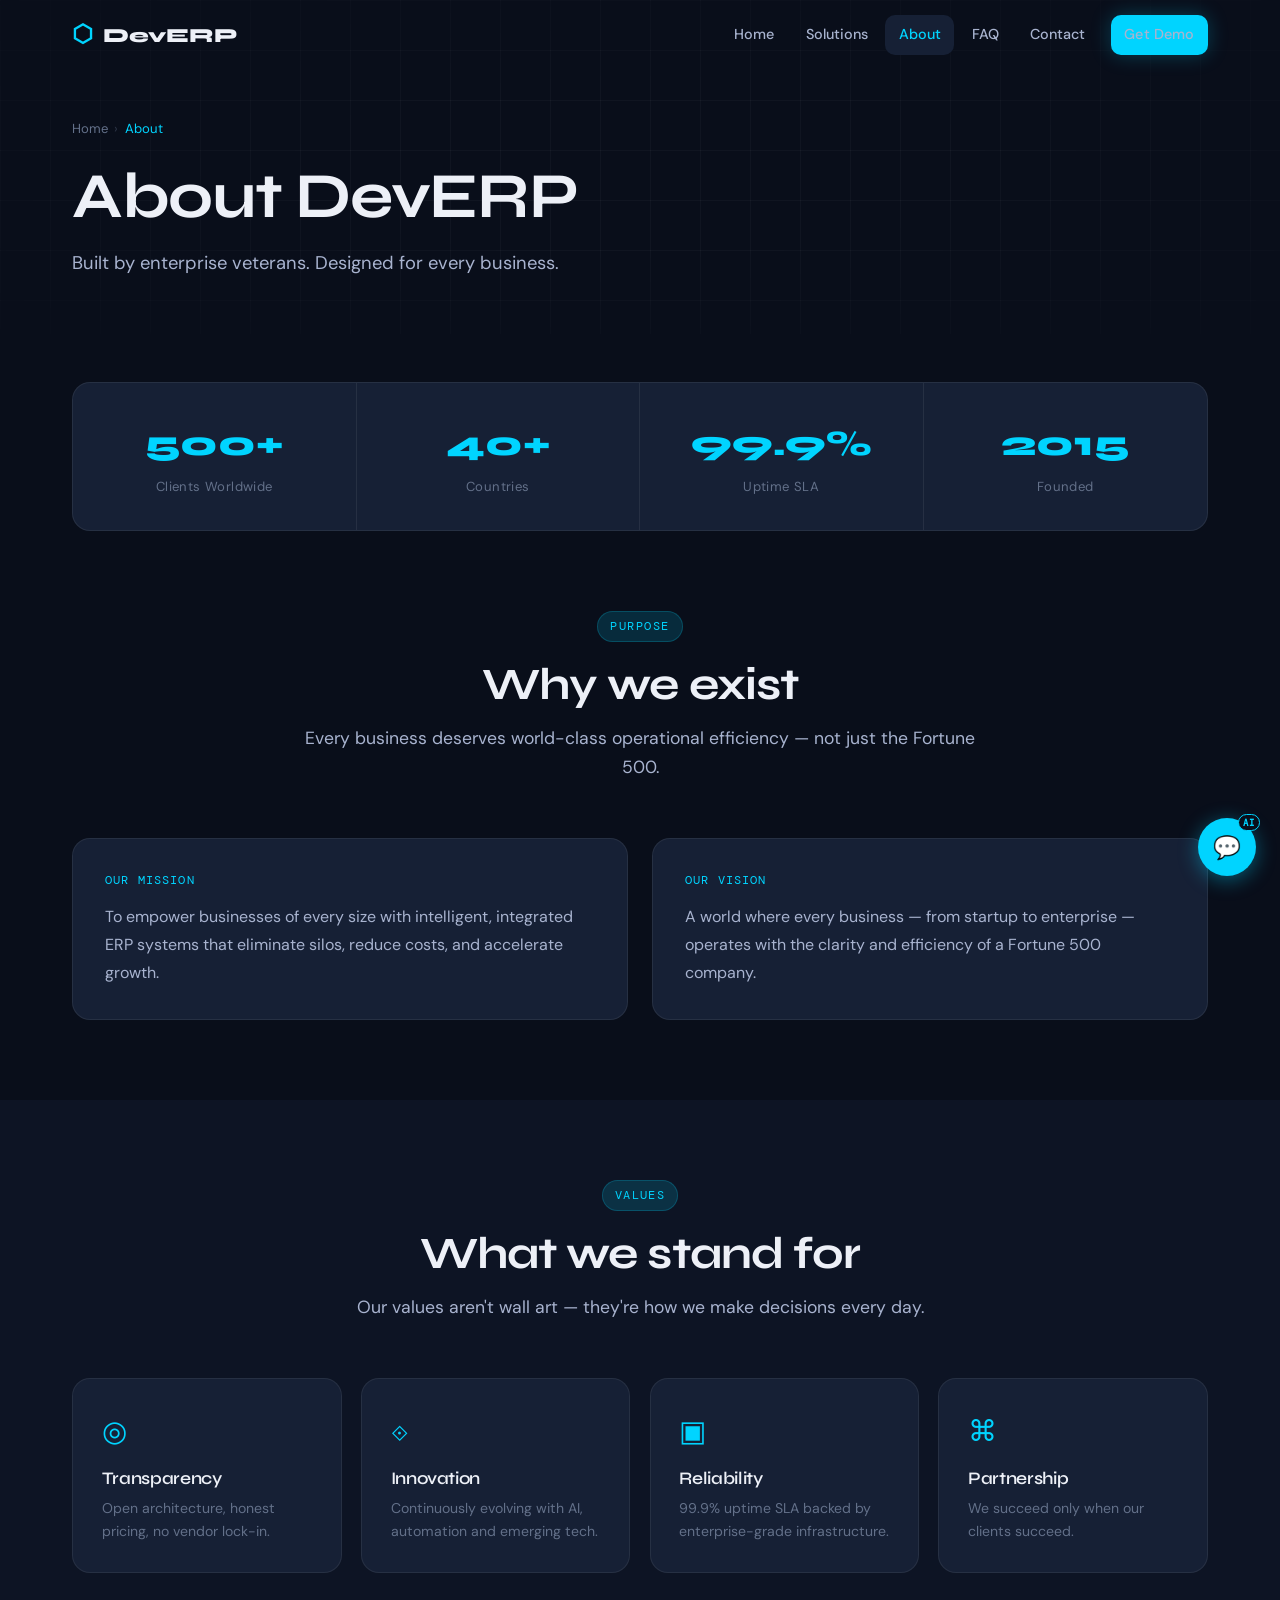
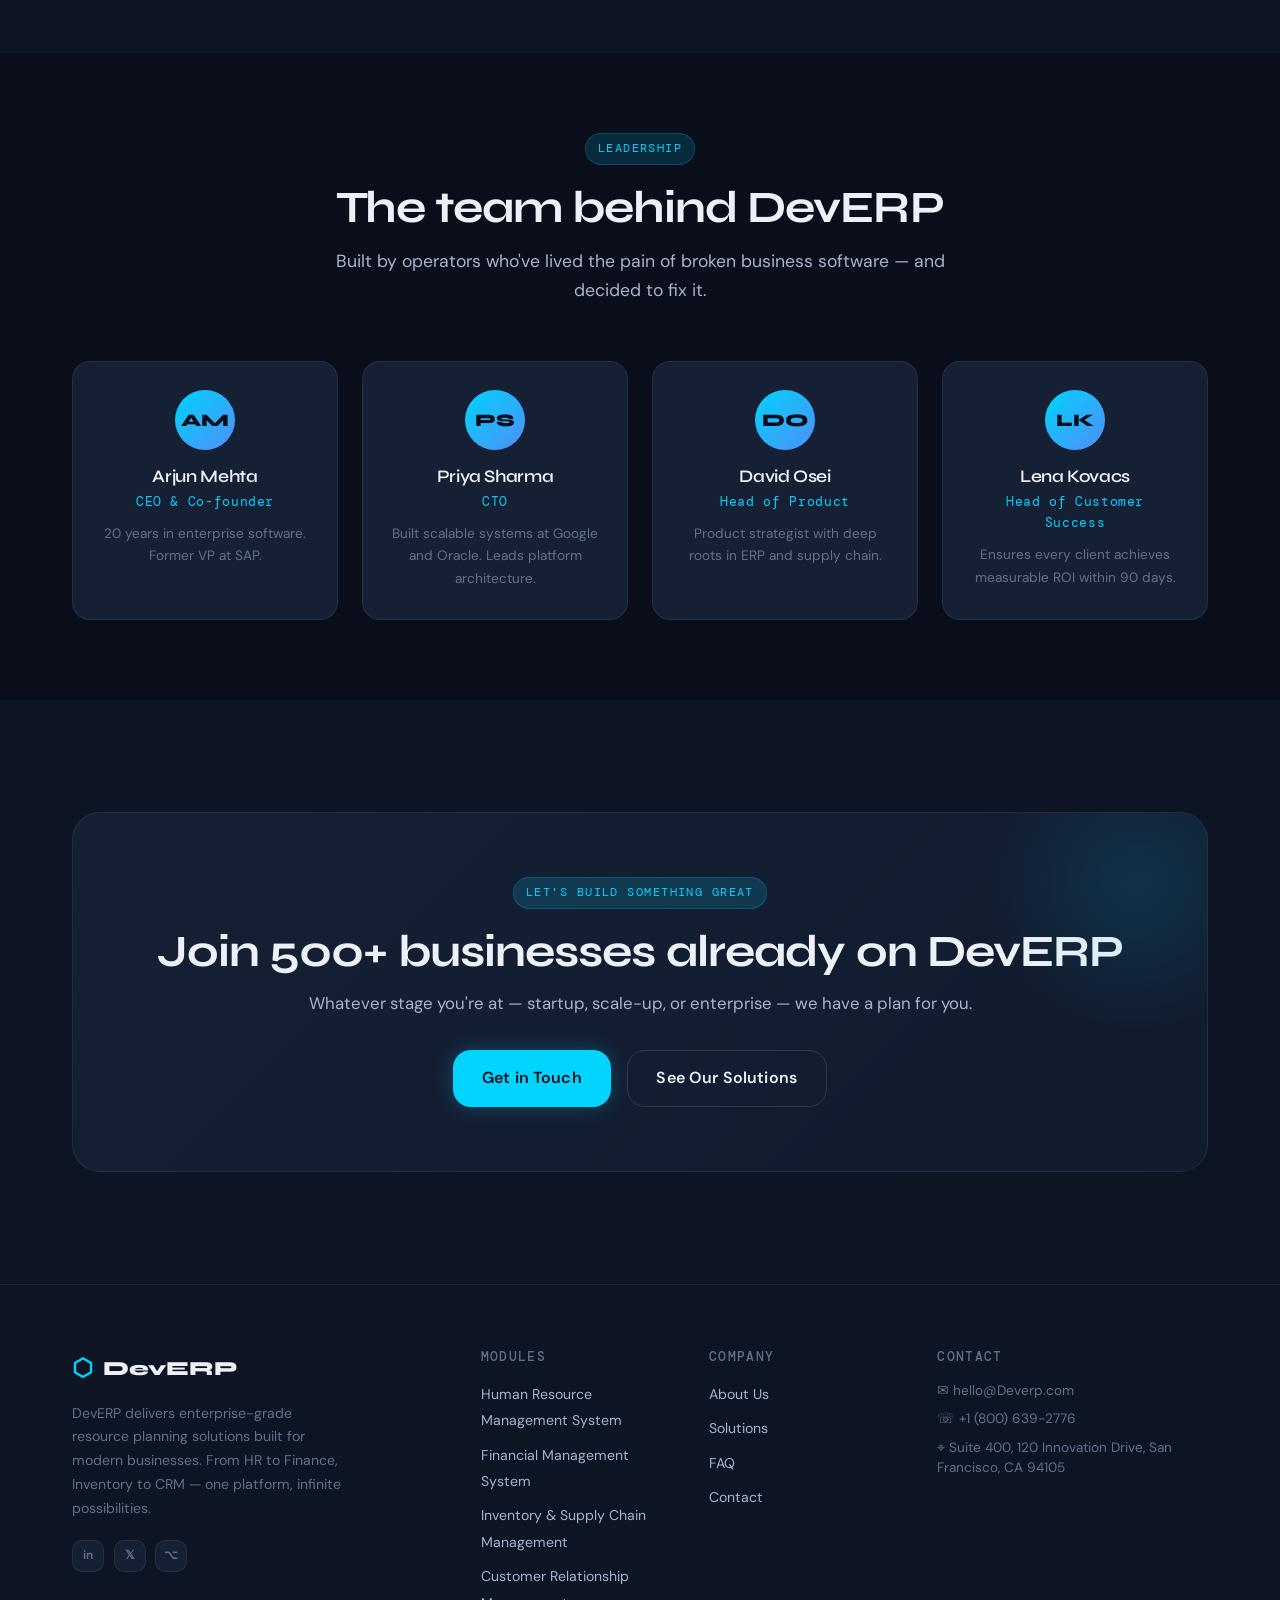
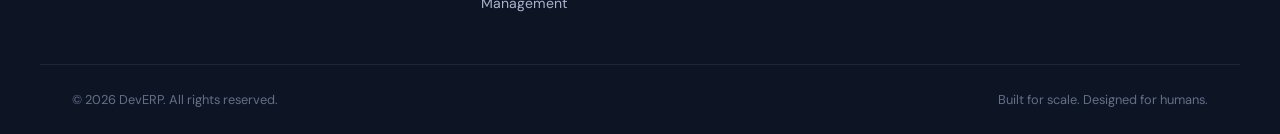
==== pages/about.html @ a5f15797 "Initial commit - DevERP" ====
<!DOCTYPE html>
<html lang="en">
<head>
  <meta charset="UTF-8">
  <meta name="viewport" content="width=device-width, initial-scale=1.0">
  <meta name="description" content="About DevERP — Our mission, team, values, and commitment to enterprise excellence.">
  <title>About Us | DevERP</title>
  <link rel="stylesheet" href="../css/styles.css">
  <link rel="icon" href="data:image/svg+xml,<svg xmlns='http://www.w3.org/2000/svg' viewBox='0 0 100 100'><text y='.9em' font-size='90'>⬡</text></svg>">
</head>
<body>

  <div id="nav-placeholder"></div>

  <!-- Page Header -->
  <div id="page-header"></div>

  <!-- Stats -->
  <section style="padding: 3rem 0 0;">
    <div class="container">
      <div id="stats-section"></div>
    </div>
  </section>

  <!-- Mission & Vision -->
  <section style="padding: 5rem 0;">
    <div class="container">
      <div class="section-header reveal">
        <div class="section-eyebrow">Purpose</div>
        <h2>Why we exist</h2>
        <p>Every business deserves world-class operational efficiency — not just the Fortune 500.</p>
      </div>
      <div class="mission-grid" id="mission-section"></div>
    </div>
  </section>

  <!-- Values -->
  <section style="background: var(--bg-2); padding: 5rem 0;">
    <div class="container">
      <div class="section-header reveal">
        <div class="section-eyebrow">Values</div>
        <h2>What we stand for</h2>
        <p>Our values aren't wall art — they're how we make decisions every day.</p>
      </div>
      <div class="values-grid" id="values-section"></div>
    </div>
  </section>

  <!-- Team -->
  <section style="padding: 5rem 0;">
    <div class="container">
      <div class="section-header reveal">
        <div class="section-eyebrow">Leadership</div>
        <h2>The team behind DevERP</h2>
        <p>Built by operators who've lived the pain of broken business software — and decided to fix it.</p>
      </div>
      <div class="team-grid" id="team-section"></div>
    </div>
  </section>

  <!-- CTA -->
  <section style="background: var(--bg-2); padding: 5rem 0;">
    <div class="container">
      <div class="cta-section reveal">
        <div class="section-eyebrow">Let's build something great</div>
        <h2>Join 500+ businesses already on DevERP</h2>
        <p>Whatever stage you're at — startup, scale-up, or enterprise — we have a plan for you.</p>
        <div class="cta-actions">
          <a href="contact.html" class="btn btn-primary btn-lg">Get in Touch</a>
          <a href="solutions.html" class="btn btn-outline btn-lg">See Our Solutions</a>
        </div>
      </div>
    </div>
  </section>

  <div id="footer-placeholder"></div>
  <div id="chatbot-placeholder"></div>

  <script src="../js/data.js"></script>
  <script src="../js/ui.js"></script>
  <script src="../js/main.js"></script>
</body>
</html>
---- css/styles.css ----
/* ─────────────────────────────────────────────────────────────────────────────
   styles.css — DevERP Design System
   Aesthetic: Industrial-Precision meets Digital Clarity
   Fonts: Syne (headings) + DM Sans (body)
   Color palette: Deep navy base, electric cyan accent, warm white text
   ───────────────────────────────────────────────────────────────────────────── */

@import url('https://fonts.googleapis.com/css2?family=Syne:wght@400;500;600;700;800&family=DM+Sans:ital,wght@0,300;0,400;0,500;0,600;1,400&family=DM+Mono:wght@400;500&display=swap');

/* ─── CSS Variables ─────────────────────────────────────────────────────────── */
:root {
  --bg:        #090E1A;
  --bg-2:      #0D1424;
  --bg-3:      #111B2E;
  --surface:   #162035;
  --surface-2: #1C2840;
  --border:    rgba(255,255,255,0.07);
  --border-2:  rgba(255,255,255,0.12);

  --text:      #EDF0F7;
  --text-2:    #A8B3CF;
  --text-3:    #637089;

  --accent:    #00D4FF;
  --accent-2:  #0099CC;
  --accent-glow: rgba(0,212,255,0.15);

  --green:     #00C9A7;
  --orange:    #FF7C5C;
  --purple:    #A78BFA;
  --blue:      #4F8EF7;

  --font-head: 'Syne', sans-serif;
  --font-body: 'DM Sans', sans-serif;
  --font-mono: 'DM Mono', monospace;

  --radius:    10px;
  --radius-lg: 18px;
  --radius-xl: 28px;

  --shadow-sm: 0 2px 12px rgba(0,0,0,0.3);
  --shadow:    0 8px 32px rgba(0,0,0,0.4);
  --shadow-lg: 0 20px 60px rgba(0,0,0,0.5);

  --transition: 0.2s cubic-bezier(0.4, 0, 0.2, 1);
  --transition-slow: 0.4s cubic-bezier(0.4, 0, 0.2, 1);

  --nav-h: 70px;
  --container: 1200px;
}

/* ─── Reset & Base ──────────────────────────────────────────────────────────── */
*, *::before, *::after { box-sizing: border-box; margin: 0; padding: 0; }

html { scroll-behavior: smooth; font-size: 16px; }

body {
  font-family: var(--font-body);
  background: var(--bg);
  color: var(--text);
  line-height: 1.65;
  -webkit-font-smoothing: antialiased;
  overflow-x: hidden;
}

a { color: var(--accent); text-decoration: none; transition: color var(--transition); }
a:hover { color: white; }

img { max-width: 100%; display: block; }

ul { list-style: none; }

/* ─── Typography ────────────────────────────────────────────────────────────── */
h1, h2, h3, h4, h5 {
  font-family: var(--font-head);
  font-weight: 700;
  line-height: 1.2;
  color: var(--text);
  letter-spacing: -0.02em;
}
h1 { font-size: clamp(2.4rem, 5vw, 4.2rem); }
h2 { font-size: clamp(1.8rem, 3.5vw, 2.8rem); }
h3 { font-size: clamp(1.3rem, 2.5vw, 1.7rem); }
h4 { font-size: 1.1rem; font-weight: 600; }

p { color: var(--text-2); }

.mono { font-family: var(--font-mono); }

/* ─── Container ─────────────────────────────────────────────────────────────── */
.container {
  max-width: var(--container);
  margin: 0 auto;
  padding: 0 2rem;
}

/* ─── Buttons ───────────────────────────────────────────────────────────────── */
.btn {
  display: inline-flex;
  align-items: center;
  gap: 0.5rem;
  font-family: var(--font-body);
  font-weight: 600;
  font-size: 0.95rem;
  border: none;
  cursor: pointer;
  border-radius: var(--radius);
  transition: all var(--transition);
  text-decoration: none;
  white-space: nowrap;
  letter-spacing: 0.01em;
}

.btn-sm  { padding: 0.55rem 1.1rem; font-size: 0.85rem; }
.btn-lg  { padding: 0.9rem 1.8rem; font-size: 1rem; border-radius: var(--radius-lg); }

.btn-primary {
  background: var(--accent);
  color: var(--bg);
  box-shadow: 0 0 20px rgba(0,212,255,0.25);
}
.btn-primary:hover {
  background: white;
  color: var(--bg);
  box-shadow: 0 0 35px rgba(0,212,255,0.4);
  transform: translateY(-1px);
  color: var(--bg);
}

.btn-outline {
  background: transparent;
  color: var(--text);
  border: 1.5px solid var(--border-2);
}
.btn-outline:hover {
  border-color: var(--accent);
  color: var(--accent);
  background: var(--accent-glow);
}

.btn-ghost {
  background: transparent;
  color: var(--text-2);
  border: none;
}
.btn-ghost:hover { color: var(--accent); }

/* ─── Section Layout ────────────────────────────────────────────────────────── */
section { padding: 5rem 0; }

.section-header {
  text-align: center;
  max-width: 680px;
  margin: 0 auto 3.5rem;
}
.section-header p { margin-top: 0.75rem; font-size: 1.1rem; }

.section-eyebrow {
  display: inline-block;
  font-family: var(--font-mono);
  font-size: 0.75rem;
  letter-spacing: 0.12em;
  text-transform: uppercase;
  color: var(--accent);
  background: var(--accent-glow);
  border: 1px solid rgba(0,212,255,0.2);
  padding: 0.3rem 0.75rem;
  border-radius: 999px;
  margin-bottom: 1rem;
}

/* ─── Navbar ─────────────────────────────────────────────────────────────────── */
.navbar {
  position: fixed;
  top: 0; left: 0; right: 0;
  z-index: 1000;
  height: var(--nav-h);
  transition: background var(--transition-slow), box-shadow var(--transition-slow);
}
.navbar.scrolled {
  background: rgba(9, 14, 26, 0.92);
  backdrop-filter: blur(20px);
  box-shadow: 0 1px 0 var(--border), var(--shadow-sm);
}

.nav-inner {
  display: flex;
  align-items: center;
  justify-content: space-between;
  height: 100%;
}

.nav-logo {
  display: flex;
  align-items: center;
  gap: 0.6rem;
  color: var(--text) !important;
  font-family: var(--font-head);
  font-weight: 800;
  font-size: 1.25rem;
}
.logo-mark {
  font-size: 1.5rem;
  color: var(--accent);
  animation: spin-slow 12s linear infinite;
}
@keyframes spin-slow { to { transform: rotate(360deg); } }

.nav-links {
  display: flex;
  align-items: center;
  gap: 0.25rem;
}
.nav-links a {
  padding: 0.5rem 0.85rem;
  border-radius: var(--radius);
  font-weight: 500;
  font-size: 0.9rem;
  color: var(--text-2);
  transition: all var(--transition);
}
.nav-links a:hover,
.nav-links a.active {
  color: var(--text);
  background: var(--surface);
}
.nav-links a.active { color: var(--accent); }
.nav-links .btn { margin-left: 0.5rem; }

.nav-toggle {
  display: none;
  flex-direction: column;
  gap: 5px;
  background: none;
  border: none;
  cursor: pointer;
  padding: 8px;
}
.nav-toggle span {
  display: block;
  width: 22px;
  height: 2px;
  background: var(--text);
  border-radius: 2px;
  transition: all var(--transition);
}

/* ─── Hero ───────────────────────────────────────────────────────────────────── */
.hero {
  position: relative;
  min-height: 100vh;
  display: flex;
  align-items: center;
  padding-top: var(--nav-h);
  overflow: hidden;
}

.hero-bg {
  position: absolute;
  inset: 0;
  pointer-events: none;
}

.hero-grid {
  position: absolute;
  inset: 0;
  background-image:
    linear-gradient(rgba(255,255,255,0.03) 1px, transparent 1px),
    linear-gradient(90deg, rgba(255,255,255,0.03) 1px, transparent 1px);
  background-size: 50px 50px;
  mask-image: radial-gradient(ellipse 80% 80% at 50% 50%, black 30%, transparent 100%);
}

.hero-glow {
  position: absolute;
  border-radius: 50%;
  filter: blur(80px);
  opacity: 0.35;
}
.glow-1 {
  width: 600px; height: 600px;
  background: radial-gradient(circle, #00D4FF 0%, transparent 70%);
  top: -200px; right: -100px;
  animation: float1 8s ease-in-out infinite;
}
.glow-2 {
  width: 400px; height: 400px;
  background: radial-gradient(circle, #4F8EF7 0%, transparent 70%);
  bottom: -100px; left: -50px;
  animation: float2 10s ease-in-out infinite;
}
@keyframes float1 { 0%,100%{transform:translate(0,0)} 50%{transform:translate(-30px,40px)} }
@keyframes float2 { 0%,100%{transform:translate(0,0)} 50%{transform:translate(40px,-30px)} }

.hero-content {
  position: relative;
  z-index: 2;
  padding: 4rem 2rem;
}

.hero-eyebrow {
  display: inline-block;
  font-family: var(--font-mono);
  font-size: 0.8rem;
  letter-spacing: 0.14em;
  text-transform: uppercase;
  color: var(--accent);
  border: 1px solid rgba(0,212,255,0.25);
  padding: 0.35rem 0.9rem;
  border-radius: 999px;
  margin-bottom: 1.5rem;
  background: rgba(0,212,255,0.05);
}

.hero-title {
  font-size: clamp(3rem, 7vw, 6rem);
  font-weight: 800;
  line-height: 1.05;
  margin-bottom: 1.5rem;
}
.title-line {
  display: block;
  background: linear-gradient(135deg, #ffffff 0%, #a0c4ff 50%, #00d4ff 100%);
  -webkit-background-clip: text;
  -webkit-text-fill-color: transparent;
  background-clip: text;
}
.title-line:nth-child(2) { opacity: 0.85; }
.title-line:nth-child(3) { opacity: 0.65; }

.hero-desc {
  font-size: 1.2rem;
  max-width: 560px;
  margin-bottom: 2.5rem;
  color: var(--text-2);
  line-height: 1.75;
}

.hero-actions {
  display: flex;
  flex-wrap: wrap;
  gap: 1rem;
  margin-bottom: 3rem;
}

.hero-modules-preview {
  display: flex;
  flex-wrap: wrap;
  gap: 0.6rem;
}

.hero-module-chip {
  display: flex;
  align-items: center;
  gap: 0.4rem;
  padding: 0.4rem 0.9rem;
  border: 1px solid var(--border-2);
  border-radius: 999px;
  font-size: 0.82rem;
  font-weight: 500;
  color: var(--text-2);
  background: var(--surface);
  transition: all var(--transition);
}
.hero-module-chip:hover {
  border-color: var(--c, var(--accent));
  color: var(--c, var(--accent));
  background: var(--surface-2);
}

.hero-scroll-hint {
  position: absolute;
  bottom: 2rem;
  left: 50%;
  transform: translateX(-50%);
  display: flex;
  flex-direction: column;
  align-items: center;
  gap: 0.3rem;
  font-size: 0.75rem;
  color: var(--text-3);
  letter-spacing: 0.08em;
  animation: bounce 2s ease-in-out infinite;
}
.scroll-arrow { font-size: 1.1rem; }
@keyframes bounce { 0%,100%{transform:translateX(-50%) translateY(0)} 50%{transform:translateX(-50%) translateY(6px)} }

/* ─── Stats Bar ──────────────────────────────────────────────────────────────── */
.stats-bar {
  display: grid;
  grid-template-columns: repeat(4, 1fr);
  gap: 0;
  background: var(--surface);
  border: 1px solid var(--border);
  border-radius: var(--radius-lg);
  overflow: hidden;
}

.stat-item {
  display: flex;
  flex-direction: column;
  align-items: center;
  padding: 2rem 1.5rem;
  border-right: 1px solid var(--border);
  transition: background var(--transition);
}
.stat-item:last-child { border-right: none; }
.stat-item:hover { background: var(--surface-2); }

.stat-num {
  font-family: var(--font-head);
  font-size: 2.2rem;
  font-weight: 800;
  color: var(--accent);
}
.stat-lbl { font-size: 0.82rem; color: var(--text-3); margin-top: 0.2rem; letter-spacing: 0.03em; }

/* ─── Module Cards ───────────────────────────────────────────────────────────── */
.modules-grid {
  display: grid;
  grid-template-columns: repeat(auto-fill, minmax(280px, 1fr));
  gap: 1.5rem;
}

.module-card {
  position: relative;
  display: flex;
  flex-direction: column;
  background: var(--surface);
  border: 1px solid var(--border);
  border-radius: var(--radius-lg);
  padding: 1.8rem;
  color: var(--text);
  transition: all var(--transition);
  overflow: hidden;
}
.module-card::before {
  content: '';
  position: absolute;
  top: 0; left: 0; right: 0;
  height: 3px;
  background: var(--accent, #00D4FF);
  opacity: 0;
  transition: opacity var(--transition);
}
.module-card:hover {
  border-color: rgba(255,255,255,0.15);
  background: var(--surface-2);
  transform: translateY(-4px);
  box-shadow: var(--shadow);
}
.module-card:hover::before { opacity: 1; }

.module-card-icon {
  font-size: 2rem;
  color: var(--accent);
  margin-bottom: 1rem;
  transition: transform var(--transition);
}
.module-card:hover .module-card-icon { transform: scale(1.15); }

.module-tag {
  display: inline-block;
  font-family: var(--font-mono);
  font-size: 0.7rem;
  letter-spacing: 0.1em;
  text-transform: uppercase;
  color: var(--accent);
  background: var(--accent-glow);
  padding: 0.2rem 0.5rem;
  border-radius: 4px;
  margin-bottom: 0.5rem;
}

.module-card-body { flex: 1; }
.module-card-body h3 { margin: 0.3rem 0; font-size: 1.1rem; }
.module-card-body p { font-size: 0.88rem; color: var(--text-3); margin-top: 0.4rem; }

.module-card-stat {
  display: flex;
  flex-direction: column;
  margin-top: 1.5rem;
  padding-top: 1.2rem;
  border-top: 1px solid var(--border);
}
.stat-value { font-family: var(--font-head); font-size: 1.6rem; font-weight: 800; color: var(--accent); }
.stat-label { font-size: 0.78rem; color: var(--text-3); }

.module-arrow {
  position: absolute;
  bottom: 1.5rem;
  right: 1.5rem;
  font-size: 1.2rem;
  color: var(--text-3);
  transition: all var(--transition);
}
.module-card:hover .module-arrow { color: var(--accent); transform: translateX(4px); }

/* ─── Feature Cards ─────────────────────────────────────────────────────────── */
.features-grid {
  display: grid;
  grid-template-columns: repeat(auto-fill, minmax(300px, 1fr));
  gap: 1.2rem;
}

.feature-card {
  display: flex;
  gap: 1.2rem;
  background: var(--surface);
  border: 1px solid var(--border);
  border-radius: var(--radius);
  padding: 1.5rem;
  transition: all var(--transition);
  opacity: 0;
  animation: fadeInUp 0.5s ease forwards;
}
.feature-card:hover {
  background: var(--surface-2);
  border-color: var(--border-2);
}

.feature-num {
  font-family: var(--font-mono);
  font-size: 0.7rem;
  font-weight: 500;
  color: var(--accent);
  opacity: 0.5;
  min-width: 24px;
  padding-top: 0.2rem;
}

.feature-body h4 { font-size: 1rem; margin-bottom: 0.4rem; }
.feature-body p { font-size: 0.88rem; color: var(--text-3); }

/* ─── FAQ ────────────────────────────────────────────────────────────────────── */
.faq-list { display: flex; flex-direction: column; gap: 0.5rem; }

.faq-group { margin-bottom: 2.5rem; }
.faq-group-title {
  font-size: 1.1rem;
  color: var(--accent, var(--text-2));
  margin-bottom: 1rem;
  padding-bottom: 0.75rem;
  border-bottom: 1px solid var(--border);
}

.faq-item {
  background: var(--surface);
  border: 1px solid var(--border);
  border-radius: var(--radius);
  overflow: hidden;
  transition: border-color var(--transition);
}
.faq-item.open { border-color: var(--border-2); }

.faq-question {
  display: flex;
  align-items: center;
  justify-content: space-between;
  width: 100%;
  padding: 1.1rem 1.4rem;
  background: none;
  border: none;
  cursor: pointer;
  text-align: left;
  color: var(--text);
  font-family: var(--font-body);
  font-size: 0.95rem;
  font-weight: 500;
  gap: 1rem;
  transition: background var(--transition);
}
.faq-question:hover { background: var(--surface-2); }

.faq-icon {
  font-size: 1.3rem;
  color: var(--accent);
  flex-shrink: 0;
  font-weight: 300;
  transition: transform var(--transition);
}
.faq-item.open .faq-icon { transform: rotate(45deg); }

.faq-answer {
  max-height: 0;
  overflow: hidden;
  transition: max-height 0.35s ease;
}
.faq-answer p {
  padding: 0 1.4rem 1.2rem;
  font-size: 0.9rem;
  color: var(--text-2);
  line-height: 1.75;
}

.faq-empty {
  text-align: center;
  padding: 3rem;
  color: var(--text-3);
  font-style: italic;
}

/* ─── Service Cards ─────────────────────────────────────────────────────────── */
.services-grid {
  display: grid;
  grid-template-columns: repeat(auto-fill, minmax(320px, 1fr));
  gap: 1.2rem;
}

.service-card {
  background: var(--surface);
  border: 1px solid var(--border);
  border-radius: var(--radius-lg);
  padding: 1.8rem;
  transition: all var(--transition);
  position: relative;
  overflow: hidden;
}
.service-card:hover {
  background: var(--surface-2);
  transform: translateY(-3px);
  box-shadow: var(--shadow);
}

.service-icon {
  font-size: 1.8rem;
  margin-bottom: 1rem;
  color: var(--accent);
}
.service-body h4 { margin-bottom: 0.5rem; }
.service-body p { font-size: 0.88rem; color: var(--text-3); }

.service-highlight {
  display: inline-block;
  margin-top: 1.2rem;
  font-family: var(--font-mono);
  font-size: 0.72rem;
  letter-spacing: 0.08em;
  text-transform: uppercase;
  color: var(--green);
  background: rgba(0,201,167,0.1);
  border: 1px solid rgba(0,201,167,0.2);
  padding: 0.25rem 0.6rem;
  border-radius: 999px;
}

/* ─── Case Study Cards ───────────────────────────────────────────────────────── */
.cases-grid {
  display: grid;
  grid-template-columns: repeat(auto-fill, minmax(320px, 1fr));
  gap: 1.5rem;
}

.case-card {
  background: var(--surface);
  border: 1px solid var(--border);
  border-radius: var(--radius-lg);
  padding: 2rem;
  transition: all var(--transition);
}
.case-card:hover {
  background: var(--surface-2);
  transform: translateY(-3px);
  box-shadow: var(--shadow);
}

.case-industry {
  font-family: var(--font-mono);
  font-size: 0.72rem;
  letter-spacing: 0.1em;
  text-transform: uppercase;
  color: var(--purple);
  background: rgba(167,139,250,0.1);
  border: 1px solid rgba(167,139,250,0.2);
  padding: 0.25rem 0.6rem;
  border-radius: 999px;
  display: inline-block;
  margin-bottom: 0.9rem;
}

.case-metric {
  font-family: var(--font-head);
  font-size: 1.3rem;
  font-weight: 700;
  color: var(--accent);
  margin: 0.4rem 0 0.8rem;
}

.case-results {
  margin-top: 1.2rem;
  display: flex;
  flex-direction: column;
  gap: 0.4rem;
}
.case-results li {
  font-size: 0.85rem;
  color: var(--text-2);
  padding-left: 1.1rem;
  position: relative;
}
.case-results li::before {
  content: '✓';
  position: absolute;
  left: 0;
  color: var(--green);
  font-size: 0.8rem;
}

/* ─── Page Header ────────────────────────────────────────────────────────────── */
.page-header {
  position: relative;
  padding: calc(var(--nav-h) + 3rem) 0 3.5rem;
  overflow: hidden;
  --accent: #00D4FF;
}

.page-header-bg {
  position: absolute;
  inset: 0;
  pointer-events: none;
}

.page-header .container { position: relative; z-index: 2; }
.page-header h1 { margin-bottom: 0.75rem; }
.page-subtitle {
  font-size: 1.15rem;
  color: var(--text-2);
  max-width: 600px;
}

/* ─── Breadcrumb ─────────────────────────────────────────────────────────────── */
.breadcrumb {
  display: flex;
  align-items: center;
  gap: 0.4rem;
  margin-bottom: 1.2rem;
  font-size: 0.82rem;
  color: var(--text-3);
}
.breadcrumb a { color: var(--text-3); }
.breadcrumb a:hover { color: var(--accent); }
.breadcrumb-sep { color: var(--text-3); opacity: 0.4; }
.breadcrumb-current { color: var(--accent); }

/* ─── Module Detail Page ─────────────────────────────────────────────────────── */
.module-hero-stat {
  display: flex;
  flex-direction: column;
  align-items: center;
  justify-content: center;
  background: var(--surface);
  border: 1px solid var(--border);
  border-top: 3px solid var(--accent);
  border-radius: var(--radius-lg);
  padding: 2.5rem 2rem;
  text-align: center;
}
.mhs-icon { font-size: 2.5rem; color: var(--accent); margin-bottom: 0.8rem; }
.mhs-value {
  font-family: var(--font-head);
  font-size: 3.5rem;
  font-weight: 800;
  color: var(--accent);
  line-height: 1;
}
.mhs-label { font-size: 0.9rem; color: var(--text-2); margin-top: 0.4rem; }

.module-description {
  font-size: 1.1rem;
  color: var(--text-2);
  line-height: 1.8;
  max-width: 700px;
}

/* ─── Search ─────────────────────────────────────────────────────────────────── */
.search-wrap {
  position: relative;
  max-width: 560px;
  margin: 0 auto 2.5rem;
}

.search-icon {
  position: absolute;
  left: 1rem;
  top: 50%;
  transform: translateY(-50%);
  font-size: 1.1rem;
  color: var(--text-3);
  pointer-events: none;
}

.search-input {
  width: 100%;
  background: var(--surface);
  border: 1.5px solid var(--border-2);
  border-radius: var(--radius-lg);
  padding: 0.9rem 3rem 0.9rem 2.8rem;
  font-family: var(--font-body);
  font-size: 0.95rem;
  color: var(--text);
  outline: none;
  transition: all var(--transition);
}
.search-input::placeholder { color: var(--text-3); }
.search-input:focus {
  border-color: var(--accent);
  box-shadow: 0 0 0 3px var(--accent-glow);
  background: var(--surface-2);
}

.search-hint {
  position: absolute;
  right: 1rem;
  top: 50%;
  transform: translateY(-50%);
  font-family: var(--font-mono);
  font-size: 0.65rem;
  color: var(--text-3);
  background: var(--bg-3);
  border: 1px solid var(--border);
  padding: 0.15rem 0.4rem;
  border-radius: 4px;
}

/* ─── About Page ─────────────────────────────────────────────────────────────── */
.mission-grid {
  display: grid;
  grid-template-columns: 1fr 1fr;
  gap: 1.5rem;
}

.mission-card {
  background: var(--surface);
  border: 1px solid var(--border);
  border-radius: var(--radius-lg);
  padding: 2rem;
}
.mission-label {
  font-family: var(--font-mono);
  font-size: 0.72rem;
  letter-spacing: 0.1em;
  text-transform: uppercase;
  color: var(--accent);
  margin-bottom: 0.8rem;
}
.mission-card p { font-size: 1rem; line-height: 1.75; color: var(--text-2); }

.values-grid {
  display: grid;
  grid-template-columns: repeat(auto-fill, minmax(240px, 1fr));
  gap: 1.2rem;
}

.value-card {
  background: var(--surface);
  border: 1px solid var(--border);
  border-radius: var(--radius-lg);
  padding: 1.8rem;
  transition: all var(--transition);
}
.value-card:hover { background: var(--surface-2); transform: translateY(-3px); }
.value-icon { font-size: 1.8rem; margin-bottom: 0.8rem; color: var(--accent); }
.value-card h4 { margin-bottom: 0.5rem; }
.value-card p { font-size: 0.88rem; color: var(--text-3); }

.team-grid {
  display: grid;
  grid-template-columns: repeat(auto-fill, minmax(240px, 1fr));
  gap: 1.5rem;
}

.team-card {
  background: var(--surface);
  border: 1px solid var(--border);
  border-radius: var(--radius-lg);
  padding: 1.8rem;
  text-align: center;
  transition: all var(--transition);
}
.team-card:hover { background: var(--surface-2); transform: translateY(-3px); }
.team-avatar {
  width: 60px; height: 60px;
  background: linear-gradient(135deg, var(--accent), var(--blue));
  border-radius: 50%;
  display: flex;
  align-items: center;
  justify-content: center;
  font-family: var(--font-head);
  font-weight: 800;
  font-size: 1.1rem;
  color: var(--bg);
  margin: 0 auto 1rem;
}
.team-card h4 { margin-bottom: 0.2rem; }
.team-role {
  font-size: 0.8rem;
  color: var(--accent);
  font-family: var(--font-mono);
  letter-spacing: 0.05em;
  margin-bottom: 0.7rem;
}
.team-card p { font-size: 0.85rem; color: var(--text-3); }

/* ─── Contact Page ───────────────────────────────────────────────────────────── */
.contact-layout {
  display: grid;
  grid-template-columns: 1fr 1.6fr;
  gap: 3rem;
  align-items: start;
}

.contact-details { display: flex; flex-direction: column; gap: 1.5rem; }

.contact-detail {
  display: flex;
  align-items: flex-start;
  gap: 1rem;
  padding: 1.2rem;
  background: var(--surface);
  border: 1px solid var(--border);
  border-radius: var(--radius);
}
.contact-icon { font-size: 1.2rem; color: var(--accent); min-width: 24px; }
.contact-detail div { display: flex; flex-direction: column; gap: 0.2rem; }
.contact-detail strong { font-size: 0.78rem; font-family: var(--font-mono); letter-spacing: 0.08em; text-transform: uppercase; color: var(--text-3); }
.contact-detail a, .contact-detail span { font-size: 0.9rem; color: var(--text-2); }
.contact-detail a:hover { color: var(--accent); }

.contact-form-wrap {
  background: var(--surface);
  border: 1px solid var(--border);
  border-radius: var(--radius-lg);
  padding: 2.5rem;
}

.form-group { margin-bottom: 1.2rem; }
.form-group label {
  display: block;
  font-size: 0.82rem;
  font-weight: 600;
  color: var(--text-2);
  margin-bottom: 0.4rem;
  letter-spacing: 0.02em;
}

.form-group input,
.form-group select,
.form-group textarea {
  width: 100%;
  background: var(--bg-3);
  border: 1.5px solid var(--border-2);
  border-radius: var(--radius);
  padding: 0.75rem 1rem;
  font-family: var(--font-body);
  font-size: 0.9rem;
  color: var(--text);
  outline: none;
  transition: all var(--transition);
  resize: vertical;
}
.form-group input::placeholder,
.form-group textarea::placeholder { color: var(--text-3); }
.form-group input:focus,
.form-group select:focus,
.form-group textarea:focus {
  border-color: var(--accent);
  box-shadow: 0 0 0 3px var(--accent-glow);
  background: var(--surface);
}
.form-group select { appearance: none; cursor: pointer; }
.form-row { display: grid; grid-template-columns: 1fr 1fr; gap: 1rem; }

.form-submit { width: 100%; margin-top: 1.5rem; justify-content: center; padding: 0.9rem; font-size: 0.95rem; }

#form-success {
  display: none;
  flex-direction: column;
  align-items: center;
  text-align: center;
  padding: 3rem 2rem;
  gap: 1rem;
}
.success-icon { font-size: 3rem; }
#form-success h3 { color: var(--green); }
#form-success p { color: var(--text-2); }

/* ─── Footer ─────────────────────────────────────────────────────────────────── */
.footer {
  background: var(--bg-2);
  border-top: 1px solid var(--border);
  padding-top: 4rem;
}

.footer-grid {
  display: grid;
  grid-template-columns: 2fr 1fr 1fr 1.5fr;
  gap: 3rem;
  padding-bottom: 3rem;
}

.footer-brand p { font-size: 0.88rem; color: var(--text-3); margin-top: 0.8rem; max-width: 280px; line-height: 1.7; }

.footer-social {
  display: flex;
  gap: 0.6rem;
  margin-top: 1.2rem;
}
.footer-social a {
  width: 32px; height: 32px;
  background: var(--surface);
  border: 1px solid var(--border);
  border-radius: var(--radius);
  display: flex;
  align-items: center;
  justify-content: center;
  font-size: 0.75rem;
  color: var(--text-3);
  font-weight: 600;
  transition: all var(--transition);
}
.footer-social a:hover { background: var(--accent); color: var(--bg); border-color: var(--accent); }

.footer-col h4 {
  font-size: 0.82rem;
  letter-spacing: 0.1em;
  text-transform: uppercase;
  color: var(--text-3);
  font-family: var(--font-mono);
  margin-bottom: 1rem;
  font-weight: 500;
}
.footer-col ul { display: flex; flex-direction: column; gap: 0.5rem; }
.footer-col ul li a { font-size: 0.88rem; color: var(--text-2); }
.footer-col ul li a:hover { color: var(--accent); }

.footer-contact li {
  font-size: 0.85rem;
  color: var(--text-3);
  display: flex;
  gap: 0.5rem;
  align-items: flex-start;
  line-height: 1.5;
}

.footer-bottom {
  display: flex;
  align-items: center;
  justify-content: space-between;
  padding: 1.5rem 2rem;
  border-top: 1px solid var(--border);
}
.footer-bottom p { font-size: 0.8rem; color: var(--text-3); }

/* ─── Chatbot ────────────────────────────────────────────────────────────────── */
.chatbot-placeholder {
  position: fixed;
  bottom: 1.5rem;
  right: 1.5rem;
  z-index: 999;
}

.chatbot-fab {
  position: relative;
  width: 58px; height: 58px;
  background: var(--accent);
  border: none;
  border-radius: 50%;
  cursor: pointer;
  display: flex;
  align-items: center;
  justify-content: center;
  box-shadow: 0 4px 20px rgba(0,212,255,0.4);
  transition: all var(--transition);
}
.chatbot-fab:hover { transform: scale(1.1); box-shadow: 0 6px 30px rgba(0,212,255,0.6); }
.chatbot-fab-icon { font-size: 1.4rem; }
.chatbot-fab-badge {
  position: absolute;
  top: -4px; right: -4px;
  background: var(--bg);
  color: var(--accent);
  border: 1.5px solid var(--accent);
  font-family: var(--font-mono);
  font-size: 0.55rem;
  padding: 0.1rem 0.3rem;
  border-radius: 999px;
  font-weight: 600;
  letter-spacing: 0.05em;
}

.chatbot-panel {
  position: absolute;
  bottom: 70px;
  right: 0;
  width: 340px;
  background: var(--bg-2);
  border: 1px solid var(--border-2);
  border-radius: var(--radius-xl);
  box-shadow: var(--shadow-lg);
  overflow: hidden;
  transform-origin: bottom right;
  transform: scale(0.9) translateY(10px);
  opacity: 0;
  pointer-events: none;
  transition: all var(--transition);
}
.chatbot-panel.open {
  transform: scale(1) translateY(0);
  opacity: 1;
  pointer-events: all;
}

.chatbot-header {
  display: flex;
  align-items: center;
  justify-content: space-between;
  padding: 1rem 1.2rem;
  background: var(--surface);
  border-bottom: 1px solid var(--border);
  font-family: var(--font-head);
  font-weight: 700;
  font-size: 0.9rem;
  color: var(--accent);
}
.chatbot-close {
  background: none;
  border: none;
  color: var(--text-3);
  cursor: pointer;
  font-size: 0.85rem;
  padding: 0.2rem;
  transition: color var(--transition);
}
.chatbot-close:hover { color: var(--text); }

.chatbot-body {
  height: 280px;
  overflow-y: auto;
  padding: 1rem;
  display: flex;
  flex-direction: column;
  gap: 0.75rem;
  scrollbar-width: thin;
  scrollbar-color: var(--surface-2) transparent;
}

.chatbot-message {
  max-width: 85%;
  padding: 0.7rem 0.9rem;
  border-radius: var(--radius);
  font-size: 0.85rem;
  line-height: 1.55;
  animation: fadeInUp 0.2s ease;
}
.chatbot-message.bot {
  background: var(--surface);
  border: 1px solid var(--border);
  color: var(--text-2);
  border-radius: var(--radius) var(--radius) var(--radius) 0;
}
.chatbot-message.user {
  background: var(--accent);
  color: var(--bg);
  align-self: flex-end;
  border-radius: var(--radius) var(--radius) 0 var(--radius);
}
.chatbot-message p { color: inherit; margin: 0; }
.chatbot-message a { color: var(--bg); text-decoration: underline; }

.chatbot-suggestions {
  display: flex;
  flex-wrap: wrap;
  gap: 0.4rem;
  margin-top: 0.25rem;
}
.suggestion-chip {
  background: var(--surface-2);
  border: 1px solid var(--border-2);
  color: var(--text-2);
  font-size: 0.75rem;
  padding: 0.3rem 0.7rem;
  border-radius: 999px;
  cursor: pointer;
  font-family: var(--font-body);
  transition: all var(--transition);
}
.suggestion-chip:hover { background: var(--accent); color: var(--bg); border-color: var(--accent); }

.chatbot-input-row {
  display: flex;
  gap: 0.5rem;
  padding: 0.8rem;
  border-top: 1px solid var(--border);
  background: var(--surface);
}
#chatbotInput {
  flex: 1;
  background: var(--bg-3);
  border: 1px solid var(--border-2);
  border-radius: var(--radius);
  padding: 0.55rem 0.8rem;
  font-family: var(--font-body);
  font-size: 0.85rem;
  color: var(--text);
  outline: none;
  transition: border-color var(--transition);
}
#chatbotInput::placeholder { color: var(--text-3); }
#chatbotInput:focus { border-color: var(--accent); }
#chatbotSend {
  background: var(--accent);
  border: none;
  color: var(--bg);
  font-size: 1rem;
  width: 34px; height: 34px;
  border-radius: var(--radius);
  cursor: pointer;
  transition: all var(--transition);
  display: flex; align-items: center; justify-content: center;
  font-weight: 700;
}
#chatbotSend:hover { background: white; transform: translateX(2px); }

/* ─── Scroll Reveal ──────────────────────────────────────────────────────────── */
.reveal {
  opacity: 0;
  transform: translateY(24px);
  transition: opacity 0.6s ease, transform 0.6s ease;
}
.reveal.revealed {
  opacity: 1;
  transform: translateY(0);
}

@keyframes fadeInUp {
  from { opacity: 0; transform: translateY(16px); }
  to   { opacity: 1; transform: translateY(0); }
}

/* ─── CTA Section ────────────────────────────────────────────────────────────── */
.cta-section {
  text-align: center;
  background: linear-gradient(135deg, var(--surface) 0%, var(--bg-3) 100%);
  border: 1px solid var(--border);
  border-radius: var(--radius-xl);
  padding: 4rem 2rem;
  margin: 2rem 0;
  position: relative;
  overflow: hidden;
}
.cta-section::before {
  content: '';
  position: absolute;
  top: -80px; right: -80px;
  width: 300px; height: 300px;
  background: radial-gradient(circle, rgba(0,212,255,0.12) 0%, transparent 70%);
  pointer-events: none;
}
.cta-section h2 { margin-bottom: 0.75rem; }
.cta-section p { margin-bottom: 2rem; font-size: 1.05rem; }
.cta-actions { display: flex; gap: 1rem; justify-content: center; flex-wrap: wrap; }

/* ─── Two-column layout helper ───────────────────────────────────────────────── */
.two-col {
  display: grid;
  grid-template-columns: 1fr 1fr;
  gap: 3rem;
  align-items: center;
}
.two-col.flip { direction: rtl; }
.two-col.flip > * { direction: ltr; }

/* ─── Responsive ─────────────────────────────────────────────────────────────── */
@media (max-width: 1024px) {
  .footer-grid { grid-template-columns: 1fr 1fr; }
  .contact-layout { grid-template-columns: 1fr; }
  .two-col { grid-template-columns: 1fr; }
}

@media (max-width: 768px) {
  :root { --nav-h: 60px; }
  section { padding: 3.5rem 0; }

  .nav-links {
    position: fixed;
    top: var(--nav-h); left: 0; right: 0;
    background: rgba(9, 14, 26, 0.97);
    backdrop-filter: blur(20px);
    flex-direction: column;
    align-items: stretch;
    padding: 1rem;
    gap: 0.2rem;
    border-bottom: 1px solid var(--border);
    transform: translateY(-110%);
    transition: transform var(--transition-slow);
    z-index: 999;
  }
  .nav-links.open { transform: translateY(0); }
  .nav-links a { padding: 0.75rem 1rem; border-radius: var(--radius); }
  .nav-links .btn { text-align: center; justify-content: center; margin: 0.5rem 0 0; }
  .nav-toggle { display: flex; }

  .hero-title { font-size: clamp(2.2rem, 8vw, 3.5rem); }
  .stats-bar { grid-template-columns: 1fr 1fr; }
  .stat-item { border-right: none; border-bottom: 1px solid var(--border); }
  .stat-item:nth-child(odd) { border-right: 1px solid var(--border); }
  .stat-item:nth-last-child(-n+2) { border-bottom: none; }

  .footer-grid { grid-template-columns: 1fr; gap: 2rem; }
  .footer-bottom { flex-direction: column; gap: 0.5rem; text-align: center; }

  .mission-grid { grid-template-columns: 1fr; }
  .form-row { grid-template-columns: 1fr; }

  .chatbot-panel { width: 300px; }
}

@media (max-width: 480px) {
  .container { padding: 0 1.25rem; }
  .hero-actions { flex-direction: column; }
  .hero-actions .btn { width: 100%; justify-content: center; }
  .cta-actions { flex-direction: column; align-items: center; }
  .modules-grid { grid-template-columns: 1fr; }
}
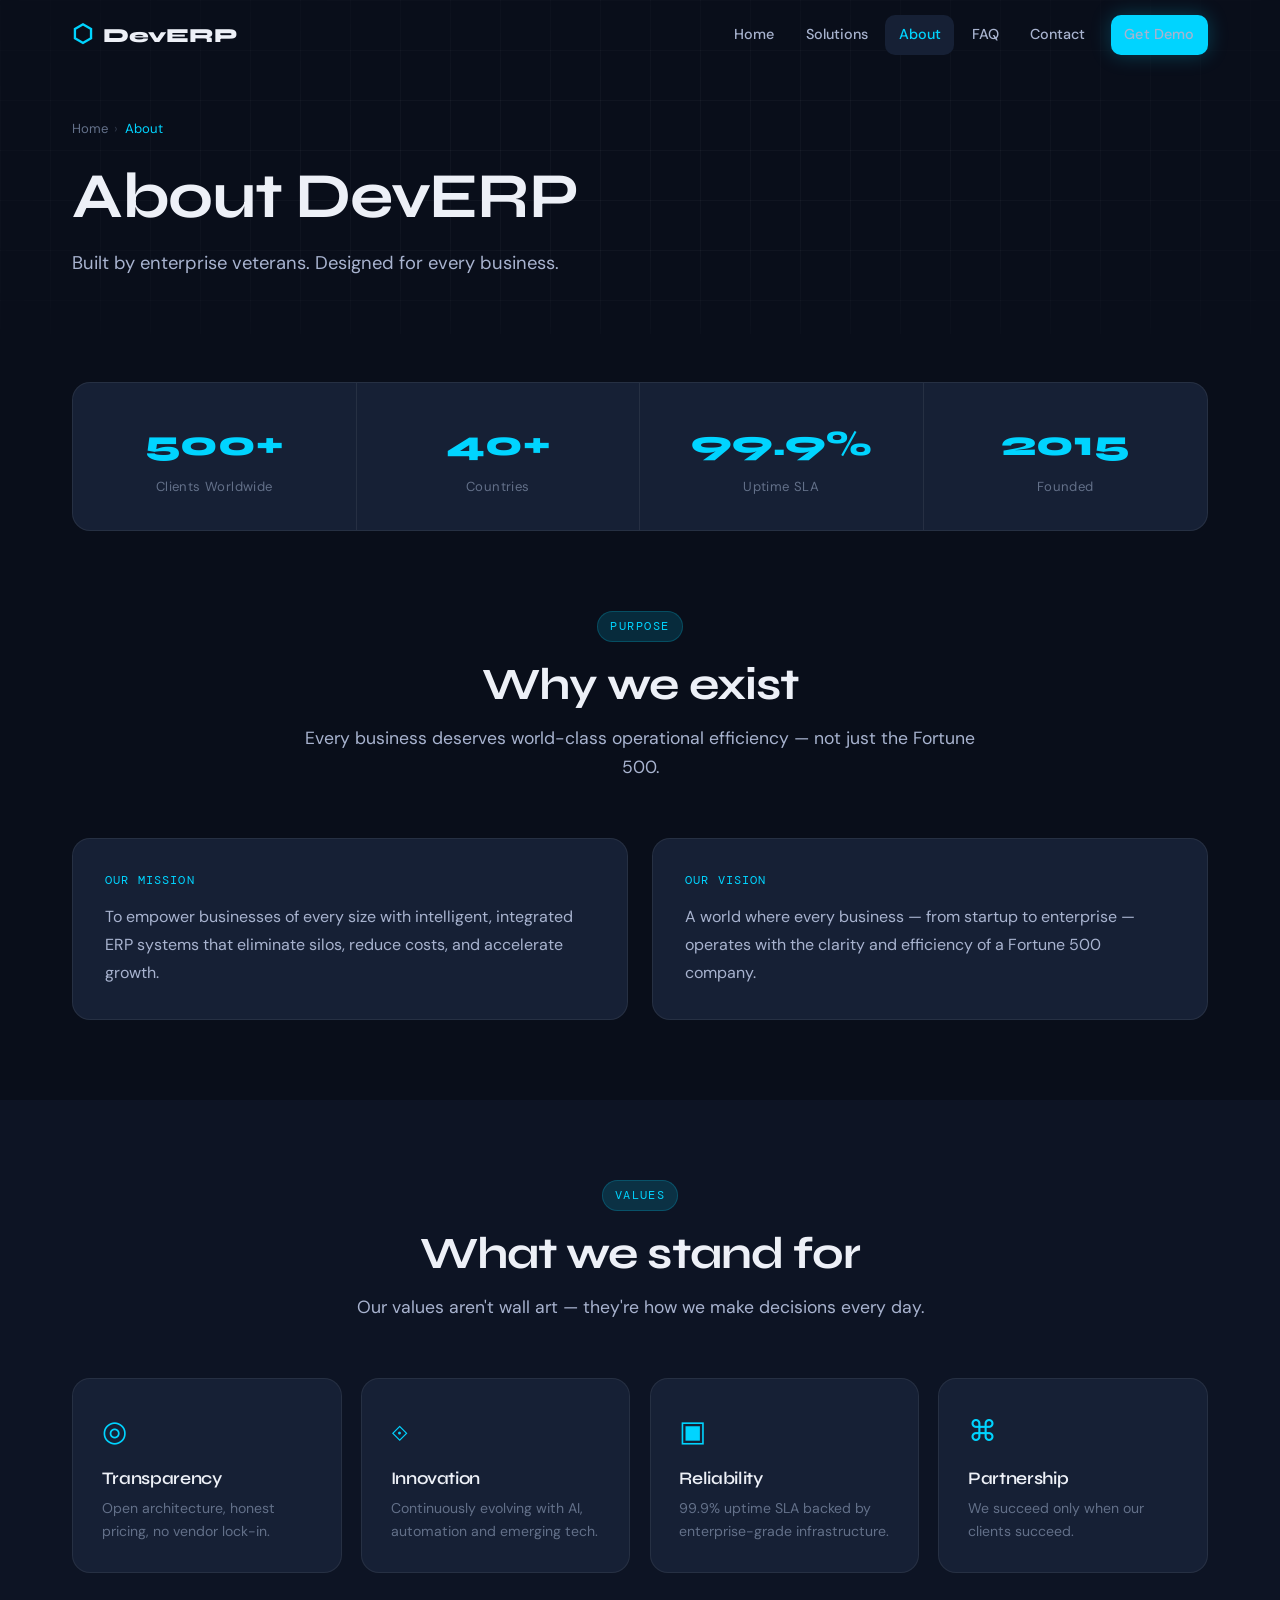
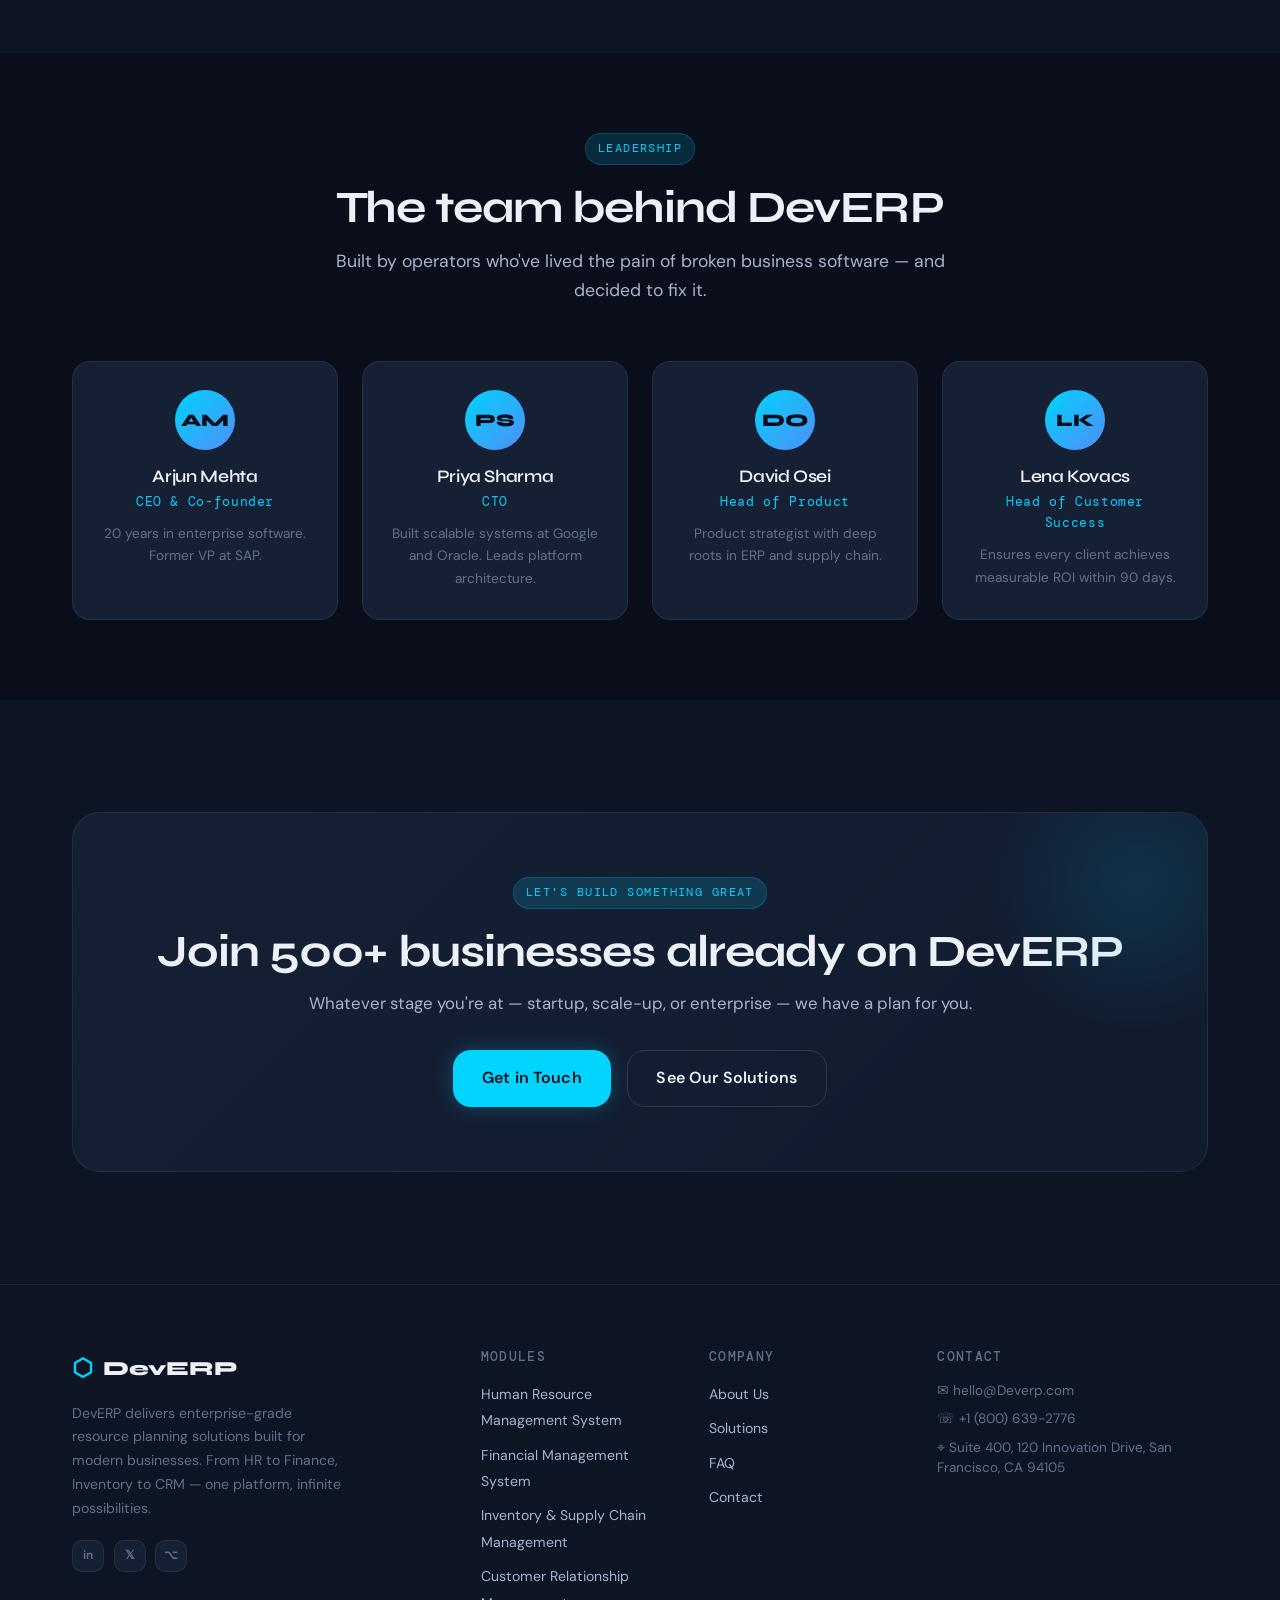
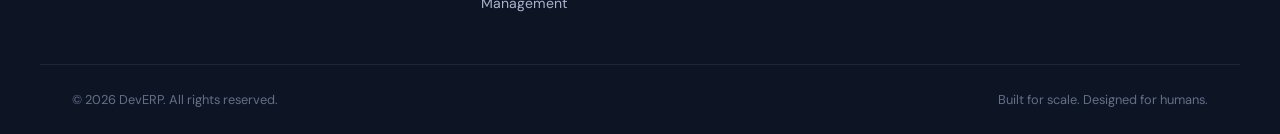
==== commit e5521532: "removed the chat bot option" ====
--- a/pages/about.html
+++ b/pages/about.html
@@ -74,7 +74,7 @@
   </section>
 
   <div id="footer-placeholder"></div>
-  <div id="chatbot-placeholder"></div>
+  <!-- <div id="chatbot-placeholder"></div> -->
 
   <script src="../js/data.js"></script>
   <script src="../js/ui.js"></script>
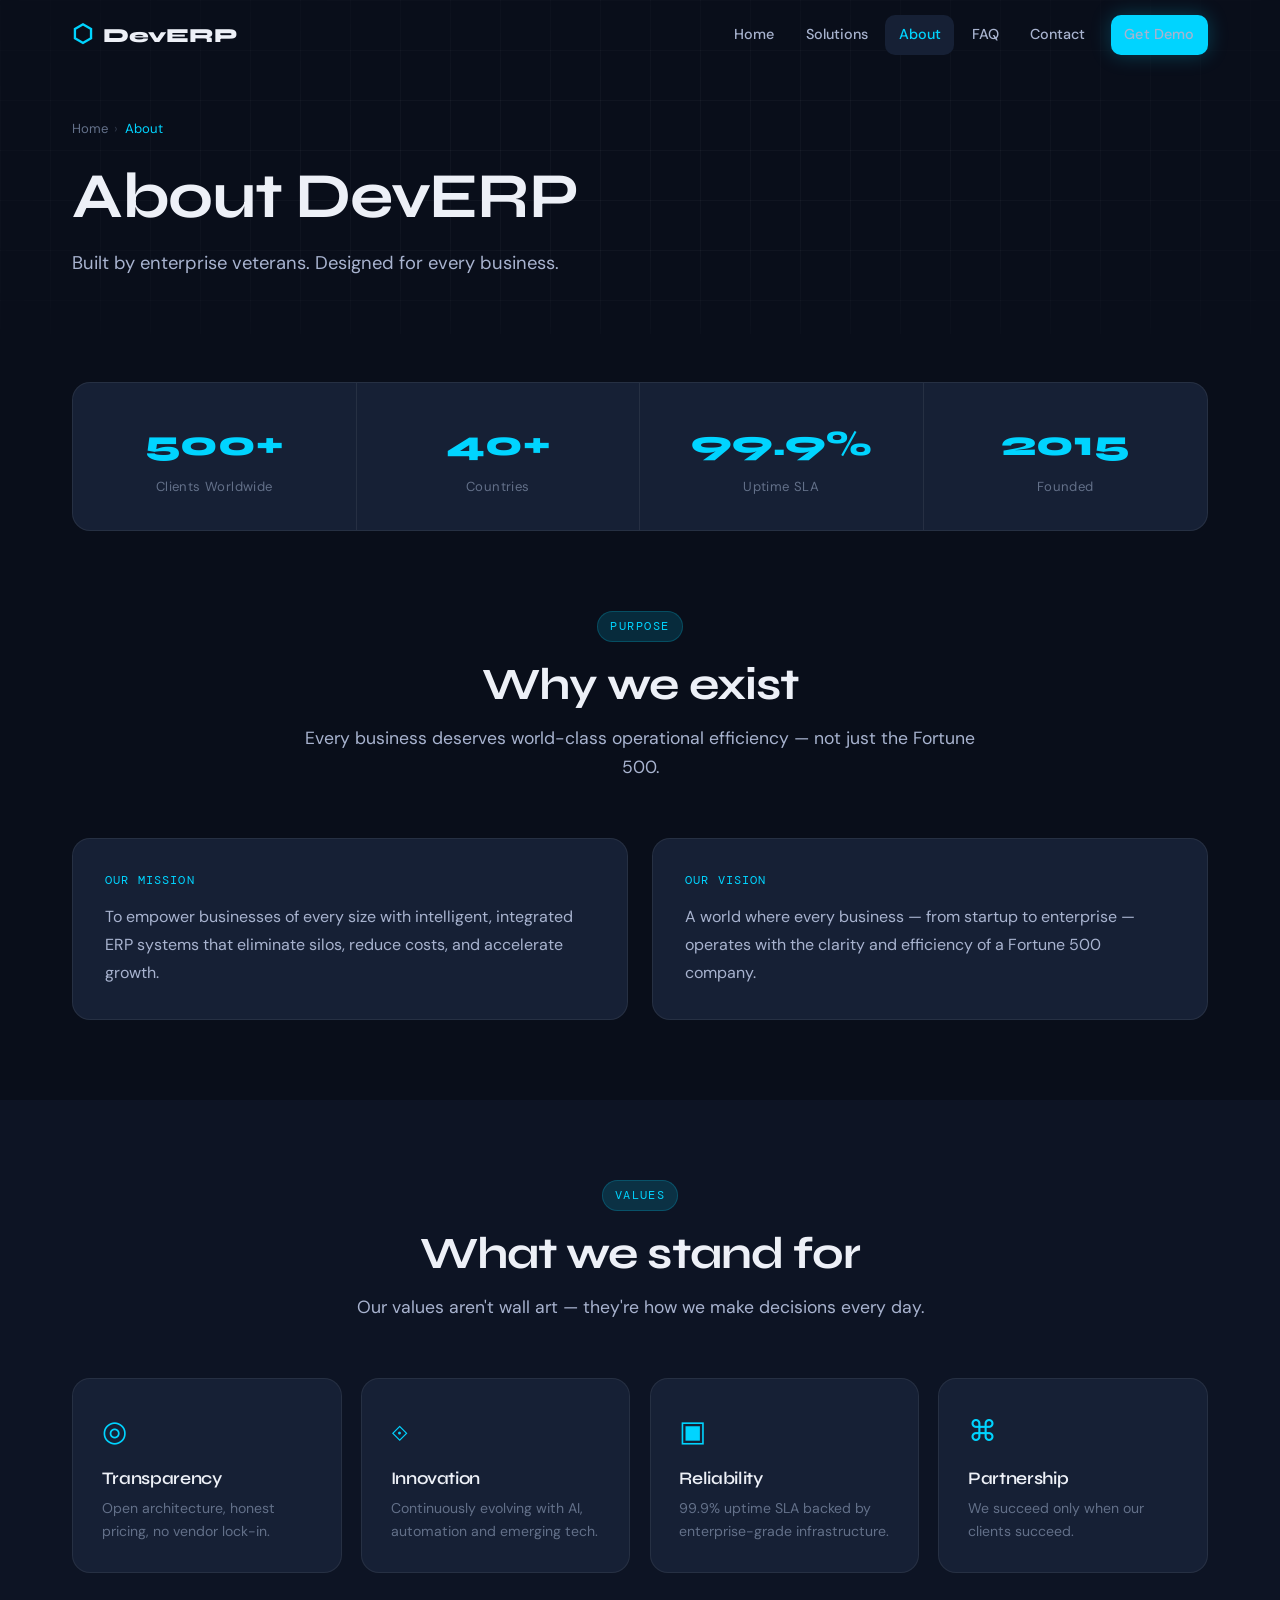
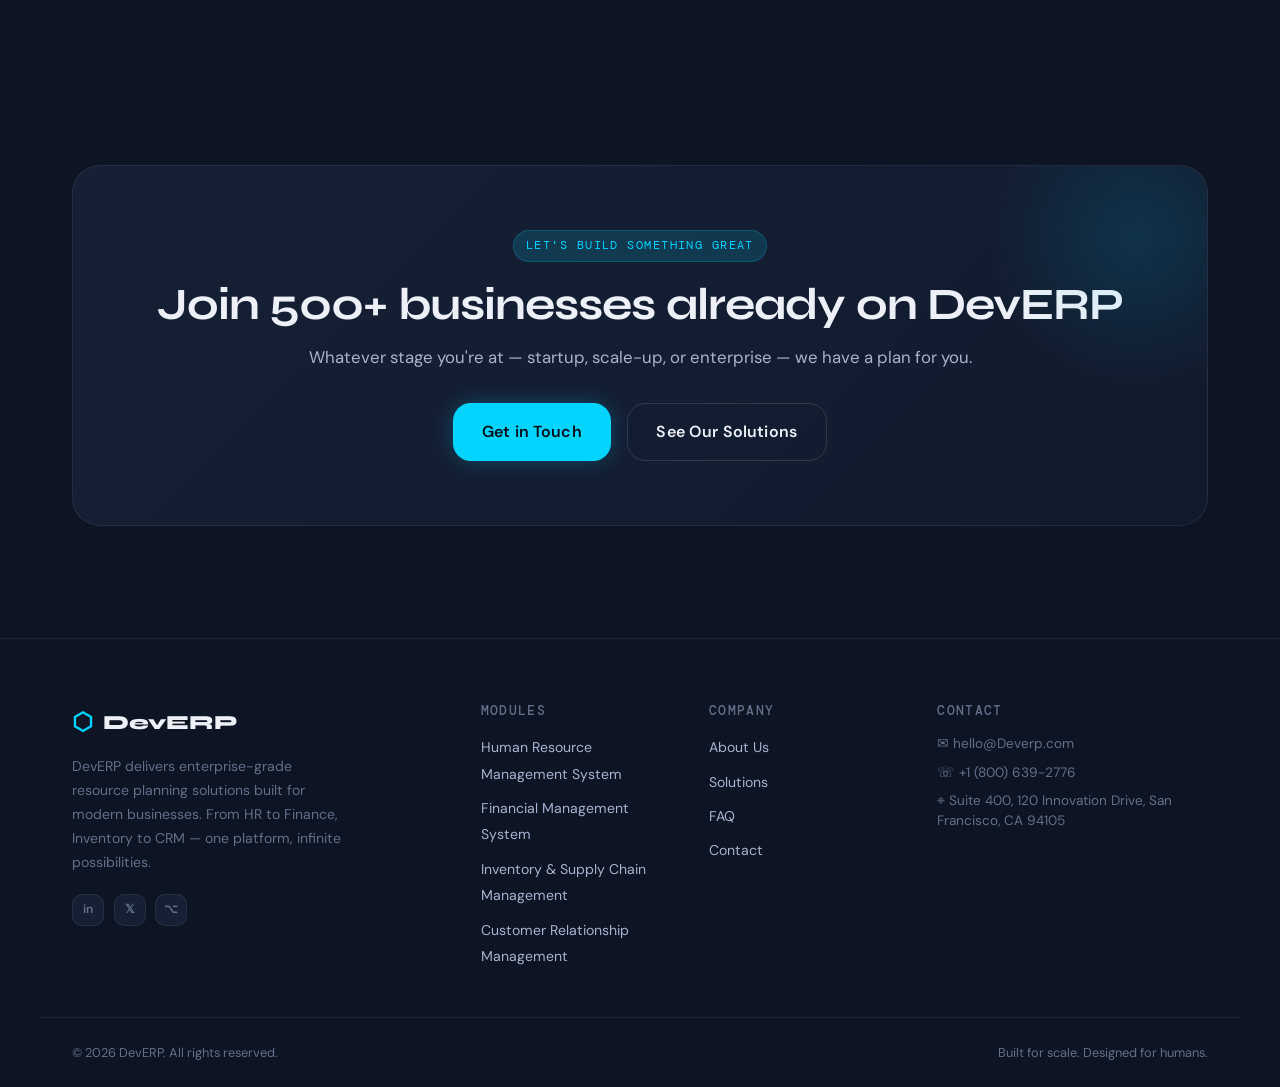
==== commit 389774e7: "removed the team section from the about page" ====
--- a/pages/about.html
+++ b/pages/about.html
@@ -45,19 +45,7 @@
       <div class="values-grid" id="values-section"></div>
     </div>
   </section>
-
-  <!-- Team -->
-  <section style="padding: 5rem 0;">
-    <div class="container">
-      <div class="section-header reveal">
-        <div class="section-eyebrow">Leadership</div>
-        <h2>The team behind DevERP</h2>
-        <p>Built by operators who've lived the pain of broken business software — and decided to fix it.</p>
-      </div>
-      <div class="team-grid" id="team-section"></div>
-    </div>
-  </section>
-
+  
   <!-- CTA -->
   <section style="background: var(--bg-2); padding: 5rem 0;">
     <div class="container">
@@ -79,5 +67,18 @@
   <script src="../js/data.js"></script>
   <script src="../js/ui.js"></script>
   <script src="../js/main.js"></script>
+   <!--Start of Tawk.to Script-->
+  <script type="text/javascript">
+    var Tawk_API=Tawk_API||{}, Tawk_LoadStart=new Date();
+    (function(){
+      var s1=document.createElement("script"),s0=document.getElementsByTagName("script")[0];
+      s1.async=true;
+      s1.src='https://embed.tawk.to/69cbac9cd746a31c382e12c5/1jl1pkhke';
+      s1.charset='UTF-8';
+      s1.setAttribute('crossorigin','*');
+      s0.parentNode.insertBefore(s1,s0);
+    })();
+  </script>
+  <!--End of Tawk.to Script-->
 </body>
 </html>
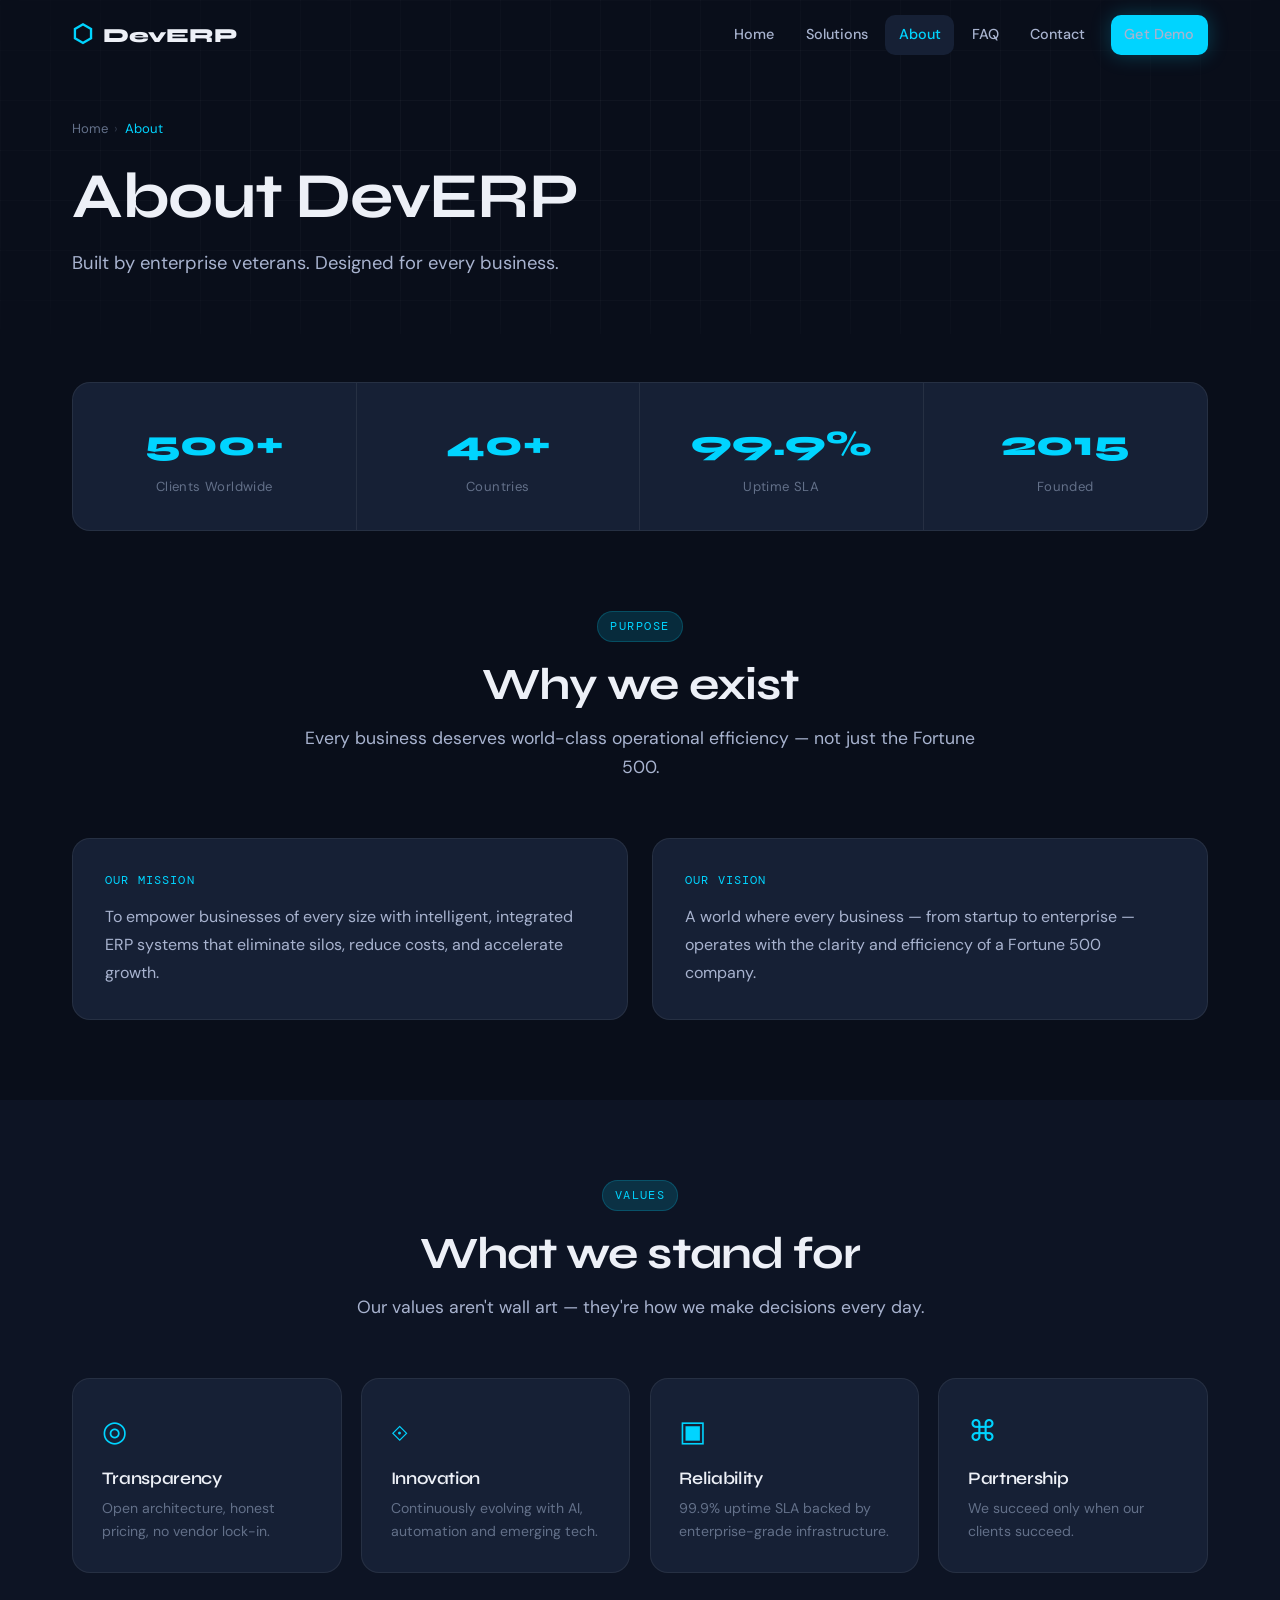
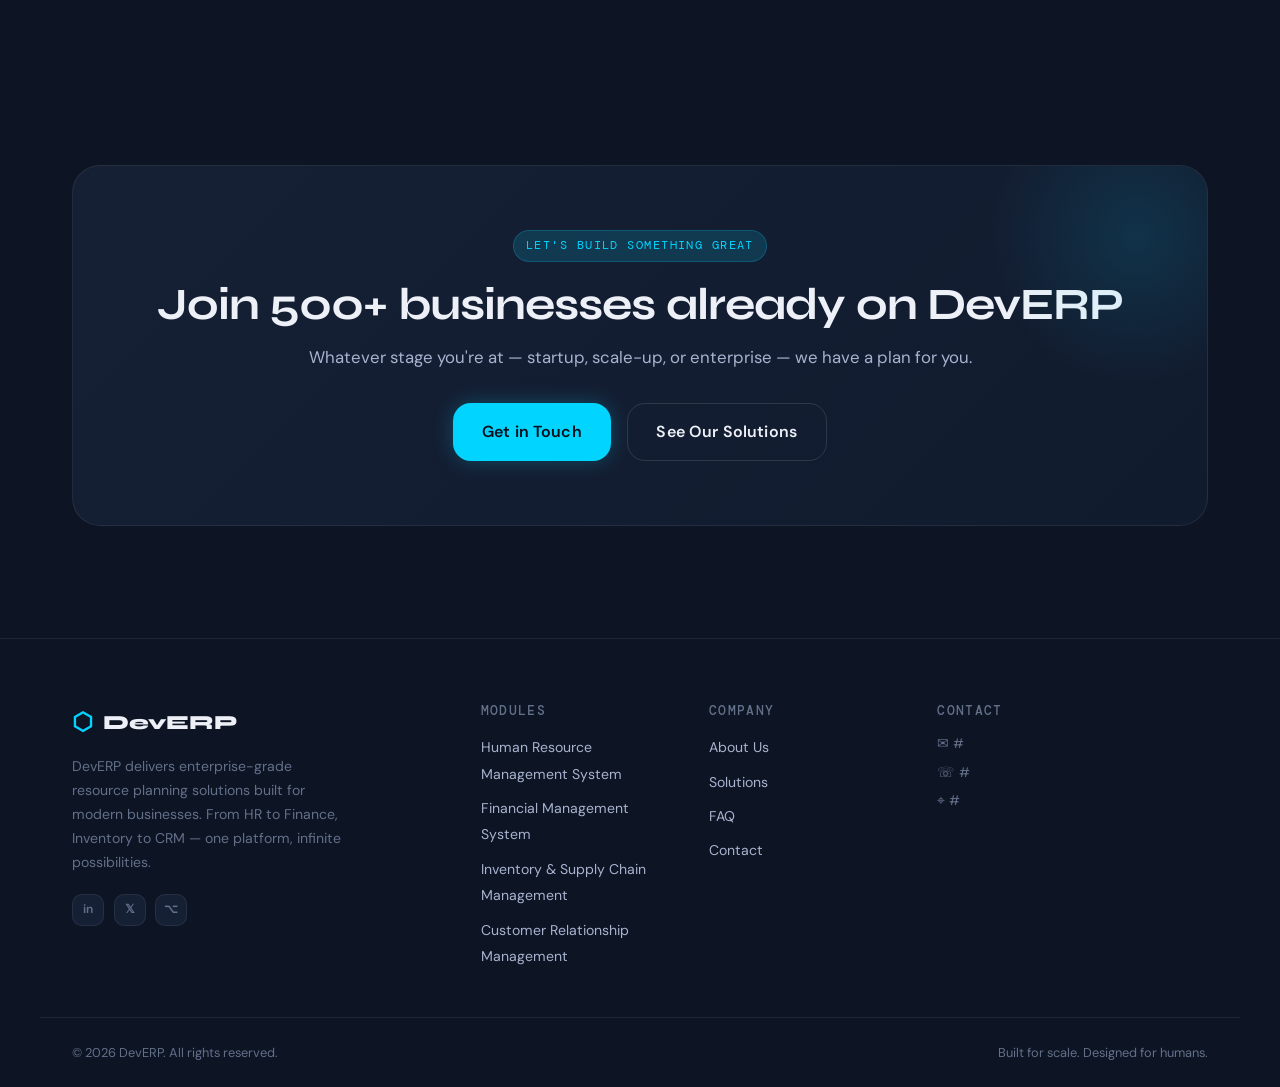
==== commit 6c5473f2: "in the about page added new chatbot" ====
--- a/pages/about.html
+++ b/pages/about.html
@@ -68,7 +68,7 @@
   <script src="../js/ui.js"></script>
   <script src="../js/main.js"></script>
    <!--Start of Tawk.to Script-->
-  <script type="text/javascript">
+  <!-- <script type="text/javascript">
     var Tawk_API=Tawk_API||{}, Tawk_LoadStart=new Date();
     (function(){
       var s1=document.createElement("script"),s0=document.getElementsByTagName("script")[0];
@@ -78,7 +78,21 @@
       s1.setAttribute('crossorigin','*');
       s0.parentNode.insertBefore(s1,s0);
     })();
+  </script> -->
+  <!--End of Tawk.to Script-->
+
+  <!--Start of Tawk.to Script-->
+  <script type="text/javascript">
+    var Tawk_API=Tawk_API||{}, Tawk_LoadStart=new Date();
+    (function(){
+      var s1=document.createElement("script"),s0=document.getElementsByTagName("script")[0];
+      s1.async=true;
+      s1.src='https://embed.tawk.to/69d492cf2bcfb31c3daa2d67/1jlj5qvmg';
+      s1.charset='UTF-8';
+      s1.setAttribute('crossorigin','*');
+      s0.parentNode.insertBefore(s1,s0);
+    })();
   </script>
-  <!--End of Tawk.to Script-->
+<!--End of Tawk.to Script-->
 </body>
 </html>
